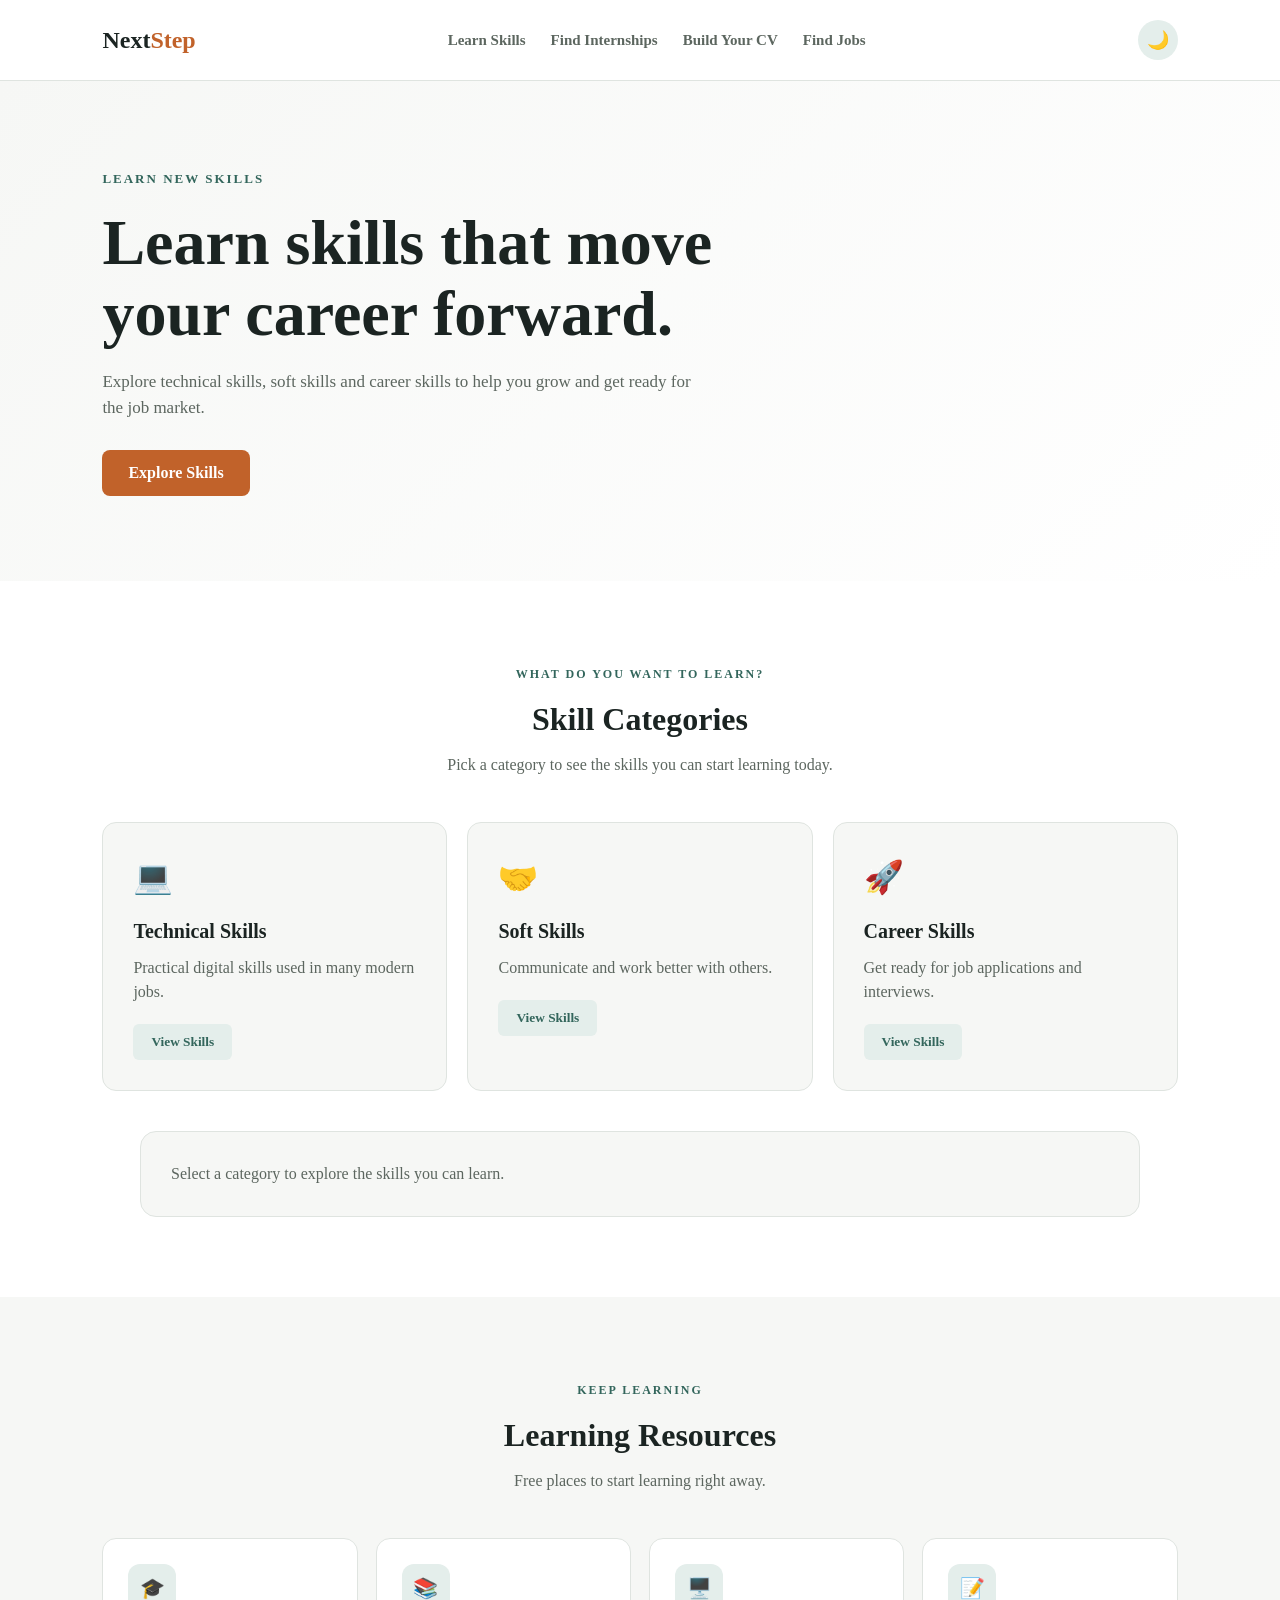
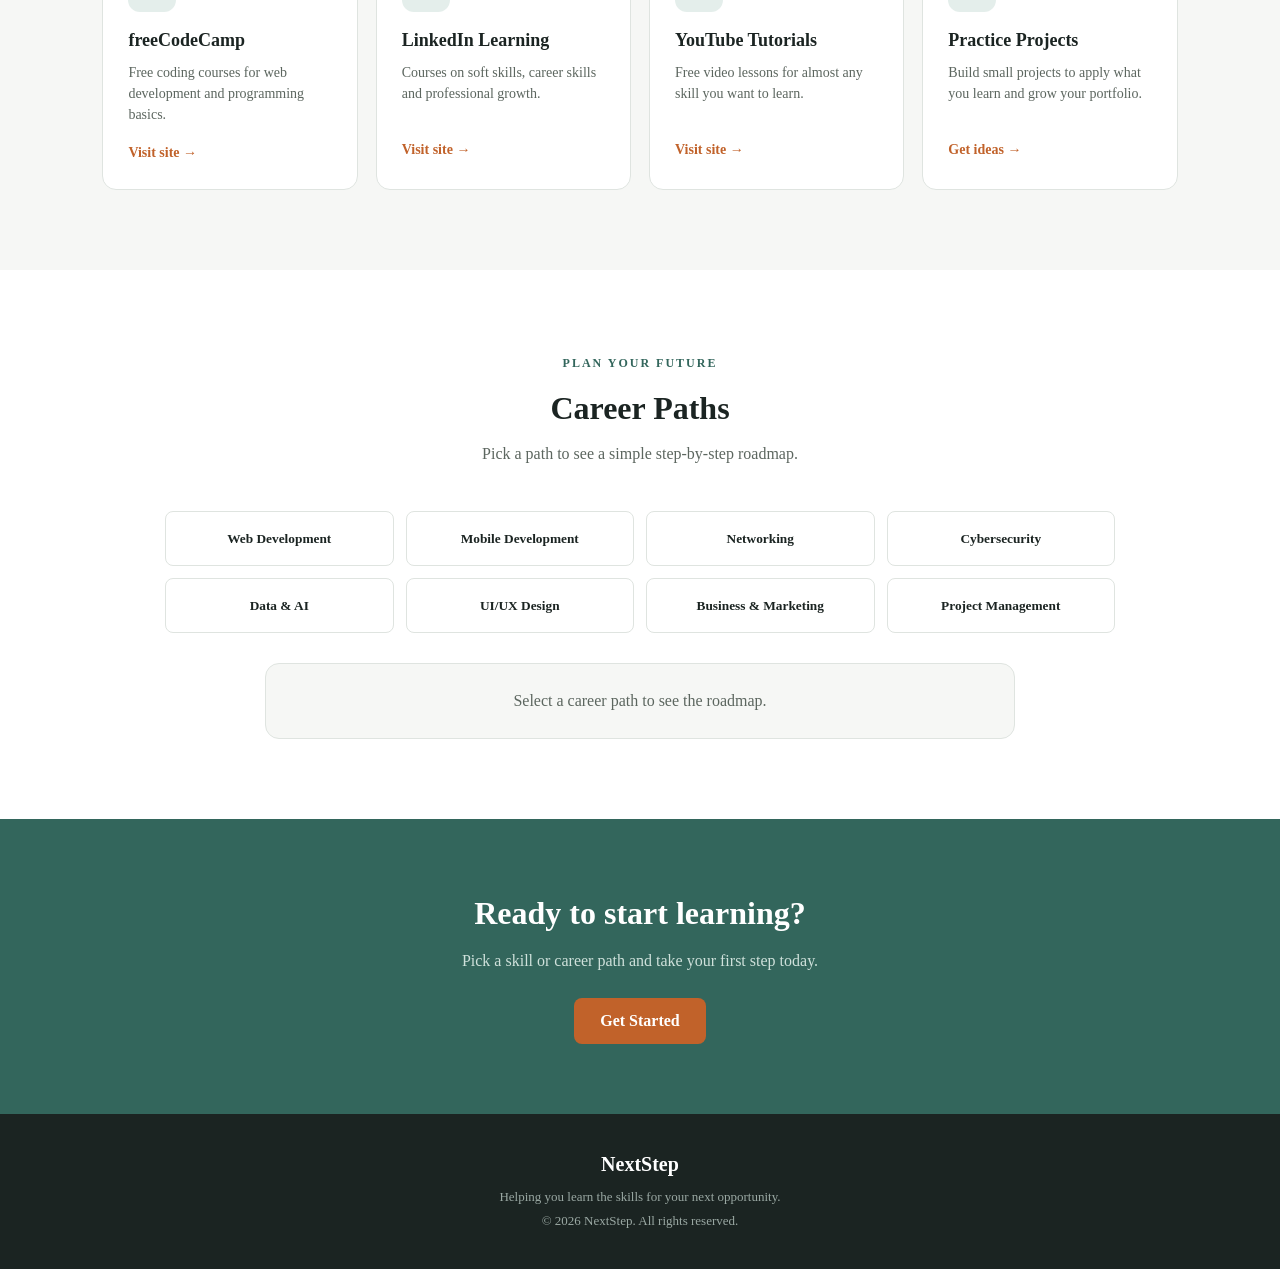
==== skills.html @ 2612a567 "1" ====
<!DOCTYPE html>
<html lang="en">
<head>
<meta charset="UTF-8">
<meta name="viewport" content="width=device-width, initial-scale=1.0, viewport-fit=cover">
<title>NextStep - Find Skills</title>

<style>
* { margin: 0; padding: 0; box-sizing: border-box; }
html { scroll-behavior: smooth; }

body {
  font-family: Georgia, serif;
  background: #f6f7f5;
  color: #1b2422;
  line-height: 1.5;
  transition: background-color .3s, color .3s;
}

a { text-decoration: none; color: inherit; }

button {
  border: none;
  cursor: pointer;
  font-family: inherit;
}


/* =========================
   HEADER
========================= */

header {
  width: 100%;
  padding: 20px 8%;
  display: flex;
  justify-content: space-between;
  align-items: center;
  background: #fff;
  border-bottom: 1px solid #dfe4e0;
  position: sticky;
  top: 0;
  z-index: 1000;
}

.logo {
  font-family: Georgia, serif;
  font-size: 24px;
  font-weight: bold;
}

.logo span {
  color: #c1622a;
}

nav {
  display: flex;
  gap: 25px;
}

nav a {
  color: #5c665f;
  font-size: 15px;
  font-weight: 600;
  transition: .3s;
}

nav a:hover {
  color: #1b2422;
}


/* DARK MODE BUTTON */

#darkModeBtn {
  margin-left: 20px;
  width: 40px;
  height: 40px;
  border-radius: 50%;
  background: #e4eeeb;
  color: #1b2422;
  font-size: 18px;
  transition: .3s;
}

#darkModeBtn:hover {
  transform: scale(1.08);
}


/* =========================
   HERO
========================= */

.hero {
  min-height: 500px;
  display: flex;
  align-items: center;
  padding: 80px 8%;
  background: linear-gradient(135deg, #f6f7f5, #ffffff);
}

.hero-content {
  max-width: 700px;
}

.hero-tag {
  display: inline-block;
  margin-bottom: 20px;
  font-size: 13px;
  font-weight: 700;
  letter-spacing: 2px;
  color: #33665c;
}

.hero h1 {
  font-family: "Fraunces", Georgia, serif;
  font-size: clamp(38px, 6vw, 64px);
  line-height: 1.1;
  margin-bottom: 20px;
  color: #1b2422;
}

.hero p {
  max-width: 600px;
  font-size: 17px;
  color: #5c665f;
  margin-bottom: 30px;
}

.hero button,
.cta button {
  padding: 14px 26px;
  border-radius: 8px;
  background: #c1622a;
  color: #fff;
  font-size: 16px;
  font-weight: 700;
  transition: .3s;
}

.hero button:hover,
.cta button:hover {
  background: #9e4e20;
  transform: translateY(-2px);
}


/* =========================
   SECTION TITLE
========================= */

.section-title {
  text-align: center;
  max-width: 680px;
  margin: 0 auto 45px;
}

.section-title span {
  font-size: 12px;
  font-weight: 800;
  letter-spacing: 2px;
  color: #33665c;
}

.section-title h2 {
  font-family: "Fraunces", Georgia, serif;
  font-size: 32px;
  margin: 10px 0;
  color: #1b2422;
}

.section-title p {
  color: #5c665f;
}


/* =========================
   CATEGORIES
========================= */

.categories {
  padding: 80px 8%;
  background: #fff;
}

.category-container {
  display: grid;
  grid-template-columns: repeat(3, 1fr);
  gap: 20px;
}

.category-card {
  padding: 30px;
  background: #f6f7f5;
  border: 1px solid #dfe4e0;
  border-radius: 14px;
  transition: .3s;
}

.category-card:hover {
  transform: translateY(-6px);
  border-color: #33665c;
}

.category-icon {
  font-size: 32px;
  margin-bottom: 15px;
}

.category-card h3 {
  font-family: "Fraunces", Georgia, serif;
  font-size: 20px;
  margin-bottom: 10px;
  color: #1b2422;
}

.category-card p {
  color: #5c665f;
  margin-bottom: 20px;
}

.category-btn {
  padding: 10px 18px;
  border-radius: 6px;
  background: #e4eeeb;
  color: #33665c;
  font-weight: 700;
}

.category-btn:hover,
.category-btn.active {
  background: #33665c;
  color: #fff;
}

#categoryResult {
  max-width: 1000px;
  margin: 40px auto 0;
  padding: 30px;
  background: #f6f7f5;
  border: 1px solid #dfe4e0;
  border-radius: 16px;
  color: #5c665f;
}

.category-result-header {
  text-align: center;
  margin-bottom: 25px;
}

.category-result-header span {
  font-size: 12px;
  font-weight: 800;
  letter-spacing: 2px;
  color: #33665c;
}

.category-result-header h3 {
  margin-top: 8px;
  font-family: "Fraunces", Georgia, serif;
  font-size: 26px;
  color: #1b2422;
}

.category-skills {
  display: grid;
  grid-template-columns: repeat(2, 1fr);
  gap: 14px;
}

.category-skill {
  display: flex;
  align-items: center;
  justify-content: space-between;
  gap: 15px;
  padding: 16px 18px;
  background: #fff;
  border: 1px solid #dfe4e0;
  border-radius: 10px;
}

.category-skill-info h4 {
  color: #1b2422;
  font-size: 16px;
  margin-bottom: 4px;
}

.category-skill-info p {
  color: #5c665f;
  font-size: 13px;
}

.category-learn-btn {
  flex-shrink: 0;
  padding: 8px 12px;
  border-radius: 7px;
  background: #c1622a;
  color: #fff;
  text-decoration: none;
  font-size: 12px;
  font-weight: 700;
}

.category-learn-btn:hover {
  background: #9e4e20;
}

.close-category {
  display: block;
  margin: 20px auto 0;
  padding: 9px 16px;
  border-radius: 7px;
  background: #e4eeeb;
  color: #33665c;
  font-size: 13px;
  font-weight: 700;
}


/* =========================
   RESOURCES
========================= */

.resources {
  padding: 80px 8%;
  background: #f6f7f5;
}

.resource-container {
  display: grid;
  grid-template-columns: repeat(4, 1fr);
  gap: 18px;
}

.resource-card {
  padding: 25px;
  background: #fff;
  border: 1px solid #dfe4e0;
  border-radius: 14px;
  transition: .3s;
}

.resource-card:hover {
  transform: translateY(-5px);
  border-color: #33665c;
}

.resource-icon {
  width: 48px;
  height: 48px;
  display: flex;
  align-items: center;
  justify-content: center;
  margin-bottom: 15px;
  border-radius: 12px;
  background: #e4eeeb;
  font-size: 20px;
}

.resource-card h3 {
  font-family: "Fraunces", Georgia, serif;
  font-size: 18px;
  margin-bottom: 8px;
  color: #1b2422;
}

.resource-card p {
  min-height: 60px;
  color: #5c665f;
  font-size: 14px;
  margin-bottom: 15px;
}

.resource-card a {
  text-decoration: none;
  color: #c1622a;
  font-size: 14px;
  font-weight: 700;
}

.resource-card a:hover {
  color: #9e4e20;
}


/* =========================
   CAREER PATH
========================= */

.career-path {
  padding: 80px 8%;
  background: #fff;
}

.path-container {
  max-width: 950px;
  margin: 0 auto;
  display: grid;
  grid-template-columns: repeat(4, 1fr);
  gap: 12px;
}

.path-btn {
  min-height: 55px;
  padding: 12px 14px;
  border: 1px solid #dfe4e0;
  border-radius: 8px;
  background: #fff;
  color: #1b2422;
  font-weight: 700;
}

.path-btn:hover,
.path-btn.active {
  background: #c1622a;
  color: #fff;
  border-color: #c1622a;
}

#pathResult {
  max-width: 750px;
  margin: 30px auto 0;
  padding: 25px;
  border-radius: 14px;
  background: #f6f7f5;
  border: 1px solid #dfe4e0;
  color: #5c665f;
  text-align: center;
}

.path-result-title {
  color: #1b2422;
  font-family: "Fraunces", Georgia, serif;
  font-size: 22px;
  margin-bottom: 8px;
}

.path-result-description {
  margin-bottom: 20px;
}

.roadmap {
  display: grid;
  gap: 10px;
}

.roadmap-step {
  display: flex;
  align-items: center;
  gap: 15px;
  padding: 12px 15px;
  background: #fff;
  border: 1px solid #dfe4e0;
  border-radius: 8px;
  text-align: left;
}

.step-number {
  width: 28px;
  height: 28px;
  flex-shrink: 0;
  display: flex;
  align-items: center;
  justify-content: center;
  border-radius: 50%;
  background: #e4eeeb;
  color: #33665c;
  font-size: 13px;
  font-weight: 800;
}


/* =========================
   CTA
========================= */

.cta {
  padding: 70px 8%;
  text-align: center;
  background: #33665c;
  color: #fff;
}

.cta h2 {
  font-family: "Fraunces", Georgia, serif;
  font-size: 32px;
  margin-bottom: 12px;
}

.cta p {
  color: #cfe1db;
  margin-bottom: 25px;
}


/* =========================
   FOOTER
========================= */

footer {
  padding: 35px 8%;
  text-align: center;
  background: #1b2422;
  color: #9aa8a3;
}

.footer-logo {
  color: #fff;
  font-size: 20px;
  font-weight: 800;
  margin-bottom: 8px;
}

footer p {
  margin: 4px 0;
  font-size: 13px;
}


/* =========================
   COMING SOON POPUP
========================= */

.coming-overlay-bg {
  position: fixed;
  inset: 0;
  background: rgba(27, 36, 34, .6);
  display: flex;
  align-items: center;
  justify-content: center;
  z-index: 2000;
}

.coming-box {
  background: #fff;
  padding: 28px;
  border-radius: 12px;
  text-align: center;
  max-width: 280px;
}

.coming-box h3 {
  color: #1b2422;
  margin-bottom: 8px;
  font-family: "Fraunces", Georgia, serif;
}

.coming-box p {
  color: #5c665f;
  margin-bottom: 18px;
}

.coming-box button {
  padding: 9px 18px;
  border-radius: 6px;
  background: #c1622a;
  color: #fff;
  font-weight: 700;
}

.coming-box button:hover {
  background: #9e4e20;
}


/* =========================
   DARK MODE
========================= */

body.dark-mode {
  background: #121212;
  color: #eeeeee;
}

body.dark-mode header {
  background: #1e1e1e;
  border-color: #333;
}

body.dark-mode nav a {
  color: #cccccc;
}

body.dark-mode nav a:hover {
  color: #ffffff;
}

body.dark-mode #darkModeBtn {
  background: #333;
  color: #ffffff;
}

body.dark-mode .hero {
  background: linear-gradient(135deg, #121212, #1e1e1e);
}

body.dark-mode .hero h1 {
  color: #ffffff;
}

body.dark-mode .hero p {
  color: #cccccc;
}

body.dark-mode .categories,
body.dark-mode .career-path {
  background: #1a1a1a;
}

body.dark-mode .section-title h2 {
  color: #ffffff;
}

body.dark-mode .section-title p {
  color: #cccccc;
}

body.dark-mode .category-card,
body.dark-mode .resource-card {
  background: #242424;
  border-color: #3a3a3a;
}

body.dark-mode .category-card h3,
body.dark-mode .resource-card h3 {
  color: #ffffff;
}

body.dark-mode .category-card p,
body.dark-mode .resource-card p {
  color: #cccccc;
}

body.dark-mode #categoryResult,
body.dark-mode #pathResult {
  background: #242424;
  border-color: #3a3a3a;
}

body.dark-mode .category-result-header h3,
body.dark-mode .path-result-title {
  color: #ffffff;
}

body.dark-mode .category-skill,
body.dark-mode .roadmap-step {
  background: #2d2d2d;
  border-color: #414141;
}

body.dark-mode .category-skill-info h4 {
  color: #ffffff;
}

body.dark-mode .category-skill-info p {
  color: #cccccc;
}

body.dark-mode .close-category {
  background: #333;
  color: #cfe1db;
}

body.dark-mode .resource-icon,
body.dark-mode .step-number {
  background: #333;
}

body.dark-mode .path-btn {
  background: #242424;
  color: #ffffff;
  border-color: #414141;
}

body.dark-mode .path-btn:hover,
body.dark-mode .path-btn.active {
  background: #c1622a;
  border-color: #c1622a;
}

body.dark-mode #pathResult {
  color: #cccccc;
}

body.dark-mode .coming-box {
  background: #242424;
}

body.dark-mode .coming-box h3 {
  color: #ffffff;
}

body.dark-mode .coming-box p {
  color: #cccccc;
}


/* =========================
   RESPONSIVE
========================= */

@media (max-width: 1000px) {
  .resource-container,
  .path-container {
    grid-template-columns: repeat(2, 1fr);
  }
}

@media (max-width: 900px) {
  .category-container {
    grid-template-columns: 1fr;
  }

  .category-skills {
    grid-template-columns: 1fr;
  }
}

@media (max-width: 600px) {
  header {
    flex-direction: column;
    gap: 15px;
  }

  nav {
    flex-wrap: wrap;
    justify-content: center;
  }

  #darkModeBtn {
    margin-left: 0;
  }

  .hero h1 {
    font-size: 38px;
  }

  .resource-container,
  .path-container {
    grid-template-columns: 1fr;
  }

  .category-skill {
    flex-direction: column;
    align-items: flex-start;
  }
}
</style>
</head>

<body>

<header>

  <a class="logo" href="index.html">
    Next<span>Step</span>
  </a>

  <nav>
    <a href="skills.html">Learn Skills</a>
    <a href="internships.html">Find Internships</a>
    <a href="cv.html">Build Your CV</a>
    <a href="jobs.html">Find Jobs</a>
  </nav>

  <!-- DARK MODE BUTTON -->
  <button id="darkModeBtn">🌙</button>

</header>


<section class="hero">

  <div class="hero-content">

    <span class="hero-tag">
      LEARN NEW SKILLS
    </span>

    <h1>
      Learn skills that move your career forward.
    </h1>

    <p>
      Explore technical skills, soft skills and career skills
      to help you grow and get ready for the job market.
    </p>

    <button id="exploreBtn">
      Explore Skills
    </button>

  </div>

</section>


<section class="categories">

  <div class="section-title">

    <span>WHAT DO YOU WANT TO LEARN?</span>

    <h2>Skill Categories</h2>

    <p>
      Pick a category to see the skills you can start learning today.
    </p>

  </div>


  <div class="category-container">

    <div class="category-card">

      <div class="category-icon">💻</div>

      <h3>Technical Skills</h3>

      <p>
        Practical digital skills used in many modern jobs.
      </p>

      <button class="category-btn" data-category="technical">
        View Skills
      </button>

    </div>


    <div class="category-card">

      <div class="category-icon">🤝</div>

      <h3>Soft Skills</h3>

      <p>
        Communicate and work better with others.
      </p>

      <button class="category-btn" data-category="soft">
        View Skills
      </button>

    </div>


    <div class="category-card">

      <div class="category-icon">🚀</div>

      <h3>Career Skills</h3>

      <p>
        Get ready for job applications and interviews.
      </p>

      <button class="category-btn" data-category="career">
        View Skills
      </button>

    </div>

  </div>


  <div id="categoryResult">

    <p>
      Select a category to explore the skills you can learn.
    </p>

  </div>

</section>


<section class="resources">

  <div class="section-title">

    <span>KEEP LEARNING</span>

    <h2>Learning Resources</h2>

    <p>
      Free places to start learning right away.
    </p>

  </div>


  <div class="resource-container">

    <div class="resource-card">

      <div class="resource-icon">🎓</div>

      <h3>freeCodeCamp</h3>

      <p>
        Free coding courses for web development and programming basics.
      </p>

      <a href="https://www.freecodecamp.org/"
         target="_blank"
         rel="noopener noreferrer">
        Visit site →
      </a>

    </div>


    <div class="resource-card">

      <div class="resource-icon">📚</div>

      <h3>LinkedIn Learning</h3>

      <p>
        Courses on soft skills, career skills and professional growth.
      </p>

      <a href="https://www.linkedin.com/learning/"
         target="_blank"
         rel="noopener noreferrer">
        Visit site →
      </a>

    </div>


    <div class="resource-card">

      <div class="resource-icon">🖥️</div>

      <h3>YouTube Tutorials</h3>

      <p>
        Free video lessons for almost any skill you want to learn.
      </p>

      <a href="https://www.youtube.com/"
         target="_blank"
         rel="noopener noreferrer">
        Visit site →
      </a>

    </div>


    <div class="resource-card">

      <div class="resource-icon">📝</div>

      <h3>Practice Projects</h3>

      <p>
        Build small projects to apply what you learn and grow your portfolio.
      </p>

      <a href="#" target="_blank" rel="noopener noreferrer">
        Get ideas →
      </a>

    </div>

  </div>

</section>


<section class="career-path">

  <div class="section-title">

    <span>PLAN YOUR FUTURE</span>

    <h2>Career Paths</h2>

    <p>
      Pick a path to see a simple step-by-step roadmap.
    </p>

  </div>


  <div class="path-container">

    <button class="path-btn" data-path="web">
      Web Development
    </button>

    <button class="path-btn" data-path="mobile">
      Mobile Development
    </button>

    <button class="path-btn" data-path="network">
      Networking
    </button>

    <button class="path-btn" data-path="cyber">
      Cybersecurity
    </button>

    <button class="path-btn" data-path="data">
      Data & AI
    </button>

    <button class="path-btn" data-path="uiux">
      UI/UX Design
    </button>

    <button class="path-btn" data-path="business">
      Business & Marketing
    </button>

    <button class="path-btn" data-path="project">
      Project Management
    </button>

  </div>


  <div id="pathResult">

    <p>
      Select a career path to see the roadmap.
    </p>

  </div>

</section>


<section class="cta">

  <h2>
    Ready to start learning?
  </h2>

  <p>
    Pick a skill or career path and take your first step today.
  </p>

  <button id="startBtn">
    Get Started
  </button>

</section>


<footer>

  <div class="footer-logo">
    NextStep
  </div>

  <p>
    Helping you learn the skills for your next opportunity.
  </p>

  <p>
    &copy; 2026 NextStep. All rights reserved.
  </p>

</footer>


<script>

// ===== DARK MODE =====

const darkModeBtn = document.getElementById("darkModeBtn");

darkModeBtn.addEventListener("click", function () {

  document.body.classList.toggle("dark-mode");

  if (document.body.classList.contains("dark-mode")) {

    darkModeBtn.textContent = "☀️";

  } else {

    darkModeBtn.textContent = "🌙";

  }

});


// ===== EXPLORE BUTTON =====

const exploreBtn = document.getElementById("exploreBtn");

if (exploreBtn) {

  exploreBtn.addEventListener("click", function () {

    document.querySelector(".categories")
      .scrollIntoView({ behavior: "smooth" });

  });

}


// ===== SKILL CATEGORY DATA =====

const categories = {

  technical: {

    label: "TECHNICAL SKILLS",

    title: "Technical Skills",

    description:
      "Build practical digital skills that are useful across many modern jobs.",

    skills: [

      {
        name: "HTML",
        description: "Learn the structure of modern websites.",
        link: "https://www.freecodecamp.org/learn/"
      },

      {
        name: "CSS",
        description:
          "Learn how to style websites and create responsive interfaces.",
        link: "https://www.freecodecamp.org/learn/"
      },

      {
        name: "JavaScript",
        description:
          "Learn programming and create interactive websites.",
        link:
          "https://www.freecodecamp.org/learn/javascript-algorithms-and-data-structures-v8/"
      },

      {
        name: "Git & GitHub",
        description:
          "Learn version control and manage your projects.",
        link:
          "https://www.freecodecamp.org/news/git-and-github-for-beginners/"
      },

      {
        name: "Python",
        description:
          "Learn a popular programming language used in many fields.",
        link:
          "https://www.freecodecamp.org/learn/python-v9/"
      },

      {
        name: "SQL",
        description:
          "Learn how to work with databases and data.",
        link:
          "https://www.freecodecamp.org/learn/relational-database/"
      }

    ]

  },


  soft: {

    label: "SOFT SKILLS",

    title: "Soft Skills",

    description:
      "Develop the workplace skills that help you communicate and work effectively with others.",

    skills: [

      {
        name: "Communication",
        description:
          "Learn how to communicate clearly and confidently.",
        link:
          "https://www.linkedin.com/learning/"
      },

      {
        name: "Teamwork",
        description:
          "Learn how to collaborate effectively with a team.",
        link:
          "https://www.linkedin.com/learning/"
      },

      {
        name: "Leadership",
        description:
          "Develop practical leadership and decision-making skills.",
        link:
          "https://www.linkedin.com/learning/"
      },

      {
        name: "Time Management",
        description:
          "Learn how to prioritize tasks and manage your time.",
        link:
          "https://www.linkedin.com/learning/"
      },

      {
        name: "Problem Solving",
        description:
          "Develop critical thinking and practical problem-solving skills.",
        link:
          "https://www.linkedin.com/learning/"
      },

      {
        name: "Presentation Skills",
        description:
          "Learn how to present ideas clearly and confidently.",
        link:
          "https://www.linkedin.com/learning/"
      }

    ]

  },


  career: {

    label: "CAREER SKILLS",

    title: "Career Skills",

    description:
      "Prepare yourself for job applications, interviews and your first professional experience.",

    skills: [

      {
        name: "CV / Resume Writing",
        description:
          "Learn how to create a clear and professional resume.",
        link:
          "https://www.linkedin.com/learning/"
      },

      {
        name: "Interview Skills",
        description:
          "Prepare for interviews and communicate your experience effectively.",
        link:
          "https://www.linkedin.com/learning/"
      },

      {
        name: "LinkedIn",
        description:
          "Build a professional online presence.",
        link:
          "https://www.linkedin.com/learning/"
      },

      {
        name: "Job Search",
        description:
          "Learn practical strategies for finding job opportunities.",
        link:
          "https://www.linkedin.com/learning/"
      },

      {
        name: "Workplace Communication",
        description:
          "Improve your professional communication in the workplace.",
        link:
          "https://www.linkedin.com/learning/"
      },

      {
        name: "Professional Networking",
        description:
          "Learn how to build useful professional connections.",
        link:
          "https://www.linkedin.com/learning/"
      }

    ]

  }

};


// ===== CATEGORY BUTTONS =====

const categoryButtons =
  document.querySelectorAll(".category-btn");

const categoryResult =
  document.getElementById("categoryResult");


categoryButtons.forEach(function (button) {

  button.addEventListener("click", function () {

    const categoryName = button.dataset.category;

    const category = categories[categoryName];

    if (!category) return;


    categoryButtons.forEach(function (btn) {

      btn.classList.remove("active");

    });

    button.classList.add("active");


    let skillsHTML = "";


    category.skills.forEach(function (skill) {

      skillsHTML += `

        <div class="category-skill">

          <div class="category-skill-info">

            <h4>${skill.name}</h4>

            <p>${skill.description}</p>

          </div>

          <a
            href="${skill.link}"
            target="_blank"
            rel="noopener noreferrer"
            class="category-learn-btn">

            Start Learning →

          </a>

        </div>

      `;

    });


    categoryResult.innerHTML = `

      <div class="category-result-header">

        <span>${category.label}</span>

        <h3>${category.title}</h3>

        <p>${category.description}</p>

      </div>

      <div class="category-skills">
        ${skillsHTML}
      </div>

      <button
        class="close-category"
        id="closeCategory">

        Close

      </button>

    `;


    categoryResult.scrollIntoView({
      behavior: "smooth",
      block: "center"
    });


    document
      .getElementById("closeCategory")
      .addEventListener("click", function () {

        categoryResult.innerHTML =
          "<p>Select a category to explore the skills you can learn.</p>";

        categoryButtons.forEach(function (btn) {

          btn.classList.remove("active");

        });

      });

  });

});


// ===== CAREER PATH DATA =====

const careerPaths = {

  web: {
    title: "Web Development",
    description:
      "Learn how to build modern websites and web applications.",
    steps: [
      "HTML & Web Structure",
      "CSS & Responsive Design",
      "JavaScript",
      "Git & GitHub",
      "Projects & Portfolio"
    ]
  },

  mobile: {
    title: "Mobile Development",
    description:
      "Learn how to create applications for mobile devices.",
    steps: [
      "Programming Fundamentals",
      "Mobile UI Basics",
      "Flutter or React Native",
      "APIs & Data",
      "Build Mobile Projects"
    ]
  },

  network: {
    title: "Networking",
    description:
      "Build the foundation needed to work with computer networks.",
    steps: [
      "Networking Fundamentals",
      "OSI & TCP/IP",
      "IP Addressing & Subnetting",
      "Switching & VLANs",
      "Routing & Network Security"
    ]
  },

  cyber: {
    title: "Cybersecurity",
    description:
      "Learn the fundamentals of protecting systems, networks and data.",
    steps: [
      "Networking Fundamentals",
      "Linux Basics",
      "Security Fundamentals",
      "Threats & Vulnerabilities",
      "Security Tools & Practice"
    ]
  },

  data: {
    title: "Data & AI",
    description:
      "Learn how to work with data and explore modern AI technologies.",
    steps: [
      "Python Fundamentals",
      "Statistics Basics",
      "Data Analysis",
      "Machine Learning Fundamentals",
      "AI Projects"
    ]
  },

  uiux: {
    title: "UI/UX Design",
    description:
      "Learn how to design useful, accessible and user-friendly digital products.",
    steps: [
      "Design Fundamentals",
      "User Research",
      "Wireframes",
      "UI Design",
      "Prototypes & Portfolio"
    ]
  },

  business: {
    title: "Business & Marketing",
    description:
      "Build skills for business, marketing and customer-focused roles.",
    steps: [
      "Business Fundamentals",
      "Marketing Basics",
      "Customer Understanding",
      "Digital Marketing",
      "Business Projects"
    ]
  },

  project: {
    title: "Project Management",
    description:
      "Learn how to organize projects, teams, tasks and deadlines.",
    steps: [
      "Project Fundamentals",
      "Planning & Scheduling",
      "Team Management",
      "Risk Management",
      "Project Delivery"
    ]
  }

};


// ===== CAREER PATH BUTTONS =====

const pathButtons =
  document.querySelectorAll(".path-btn");

const pathResult =
  document.getElementById("pathResult");


pathButtons.forEach(function (button) {

  button.addEventListener("click", function () {

    const pathName = button.dataset.path;

    const path = careerPaths[pathName];

    if (!path) return;


    pathButtons.forEach(function (btn) {

      btn.classList.remove("active");

    });

    button.classList.add("active");


    let roadmapHTML = "";


    path.steps.forEach(function (step, index) {

      roadmapHTML += `

        <div class="roadmap-step">

          <span class="step-number">
            ${index + 1}
          </span>

          <span>
            ${step}
          </span>

        </div>

      `;

    });


    pathResult.innerHTML = `

      <h3 class="path-result-title">
        ${path.title}
      </h3>

      <p class="path-result-description">
        ${path.description}
      </p>

      <div class="roadmap">
        ${roadmapHTML}
      </div>

    `;


    pathResult.scrollIntoView({
      behavior: "smooth",
      block: "center"
    });

  });

});


// ===== START LEARNING BUTTON =====

const startBtn =
  document.getElementById("startBtn");

if (startBtn) {

  startBtn.addEventListener("click", function () {

    document.querySelector(".categories")
      .scrollIntoView({ behavior: "smooth" });

  });

}


// ===== NAVIGATION LINKS =====

const navLinks =
  document.querySelectorAll("nav a");


navLinks.forEach(function (link) {

  link.addEventListener("click", function (event) {

    const text =
      link.textContent.trim();


    if (text === "Home") {

      event.preventDefault();

      window.scrollTo({
        top: 0,
        behavior: "smooth"
      });

      return;

    }


    if (text === "Learn Skills") {

      event.preventDefault();

      document.querySelector(".categories")
        .scrollIntoView({ behavior: "smooth" });

      return;

    }


    if (link.getAttribute("href") === "#") {

      event.preventDefault();

      showComingSoon(text);

    }

  });

});


// ===== COMING SOON POPUP =====

function showComingSoon(pageName) {

  const existing =
    document.querySelector(".coming-overlay");

  if (existing) existing.remove();


  const overlay =
    document.createElement("div");

  overlay.className =
    "coming-overlay";


  overlay.innerHTML = `

    <div class="coming-overlay-bg">

      <div class="coming-box">

        <h3>${pageName}</h3>

        <p>
          This section is coming soon.
        </p>

        <button id="closeComing">
          Close
        </button>

      </div>

    </div>

  `;


  document.body.appendChild(overlay);


  document
    .getElementById("closeComing")
    .addEventListener("click", function () {

      overlay.remove();

    });

}

</script>

</body>
</html>
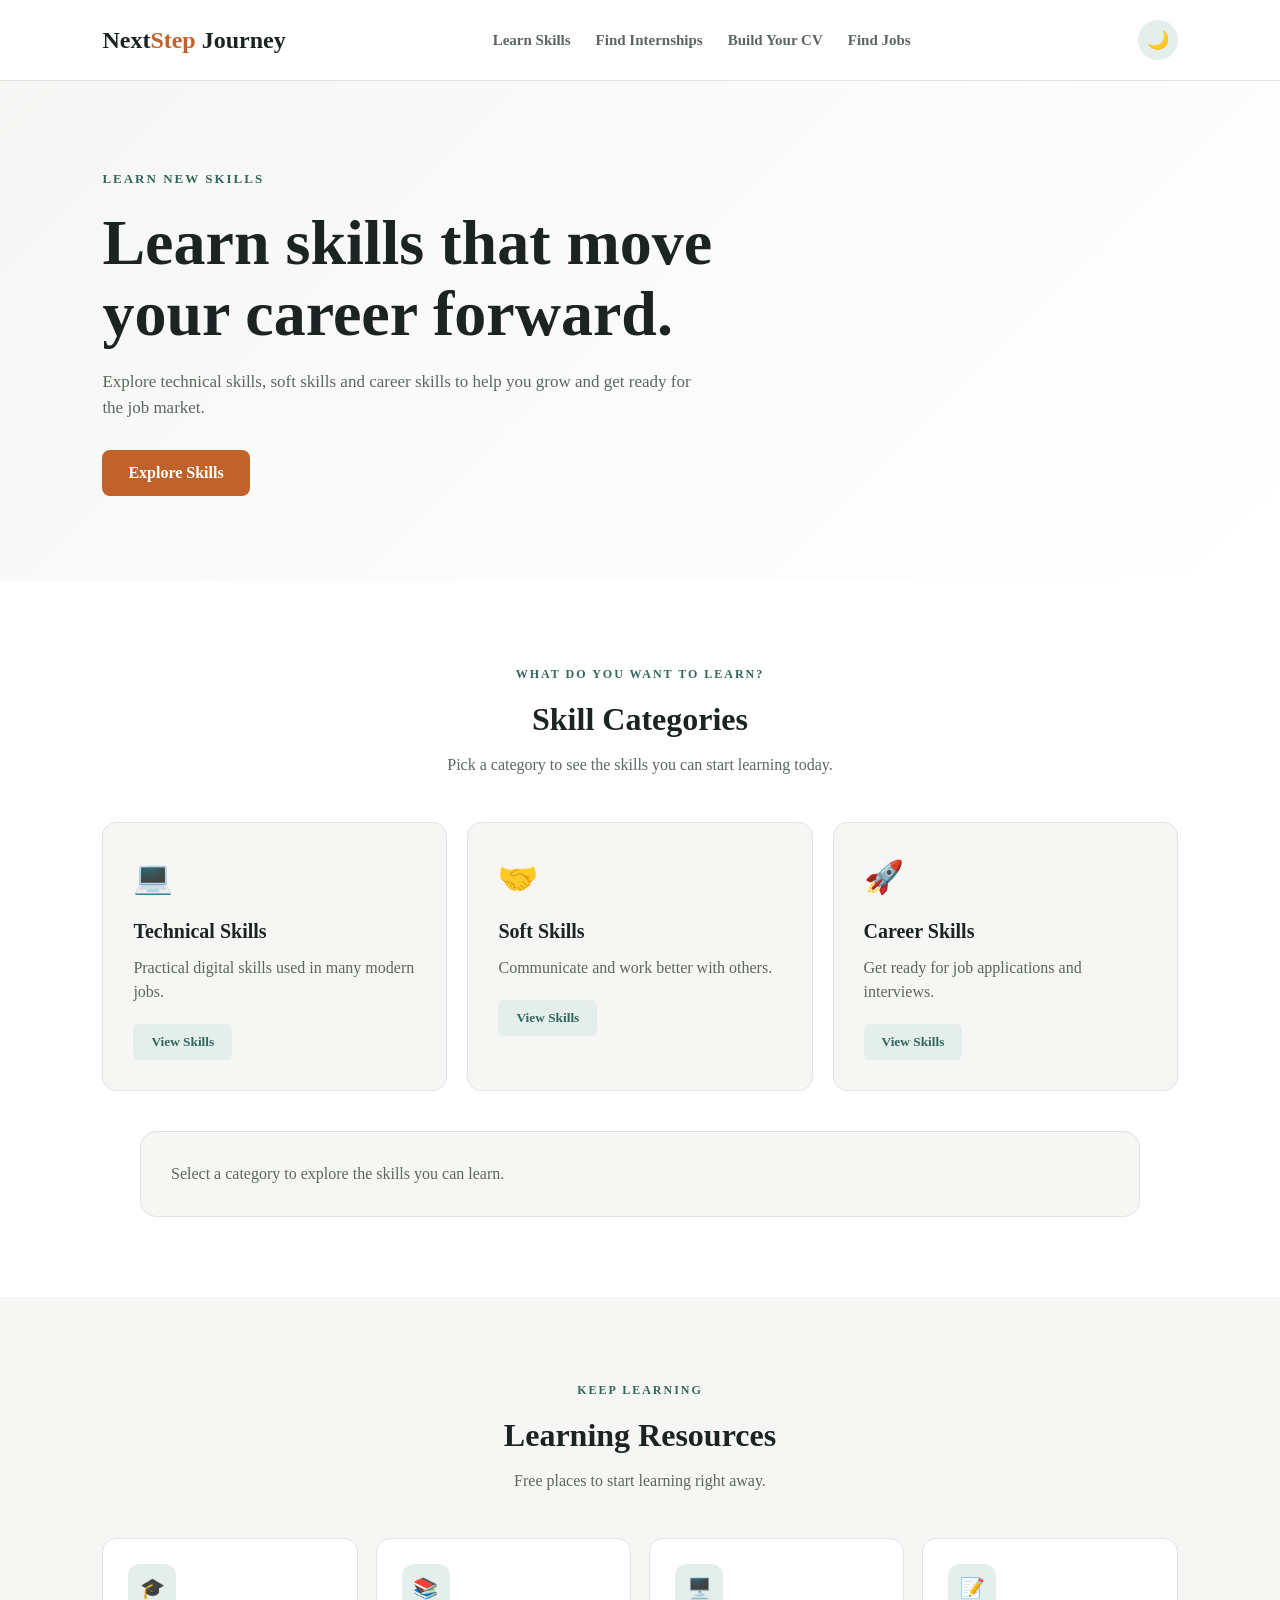
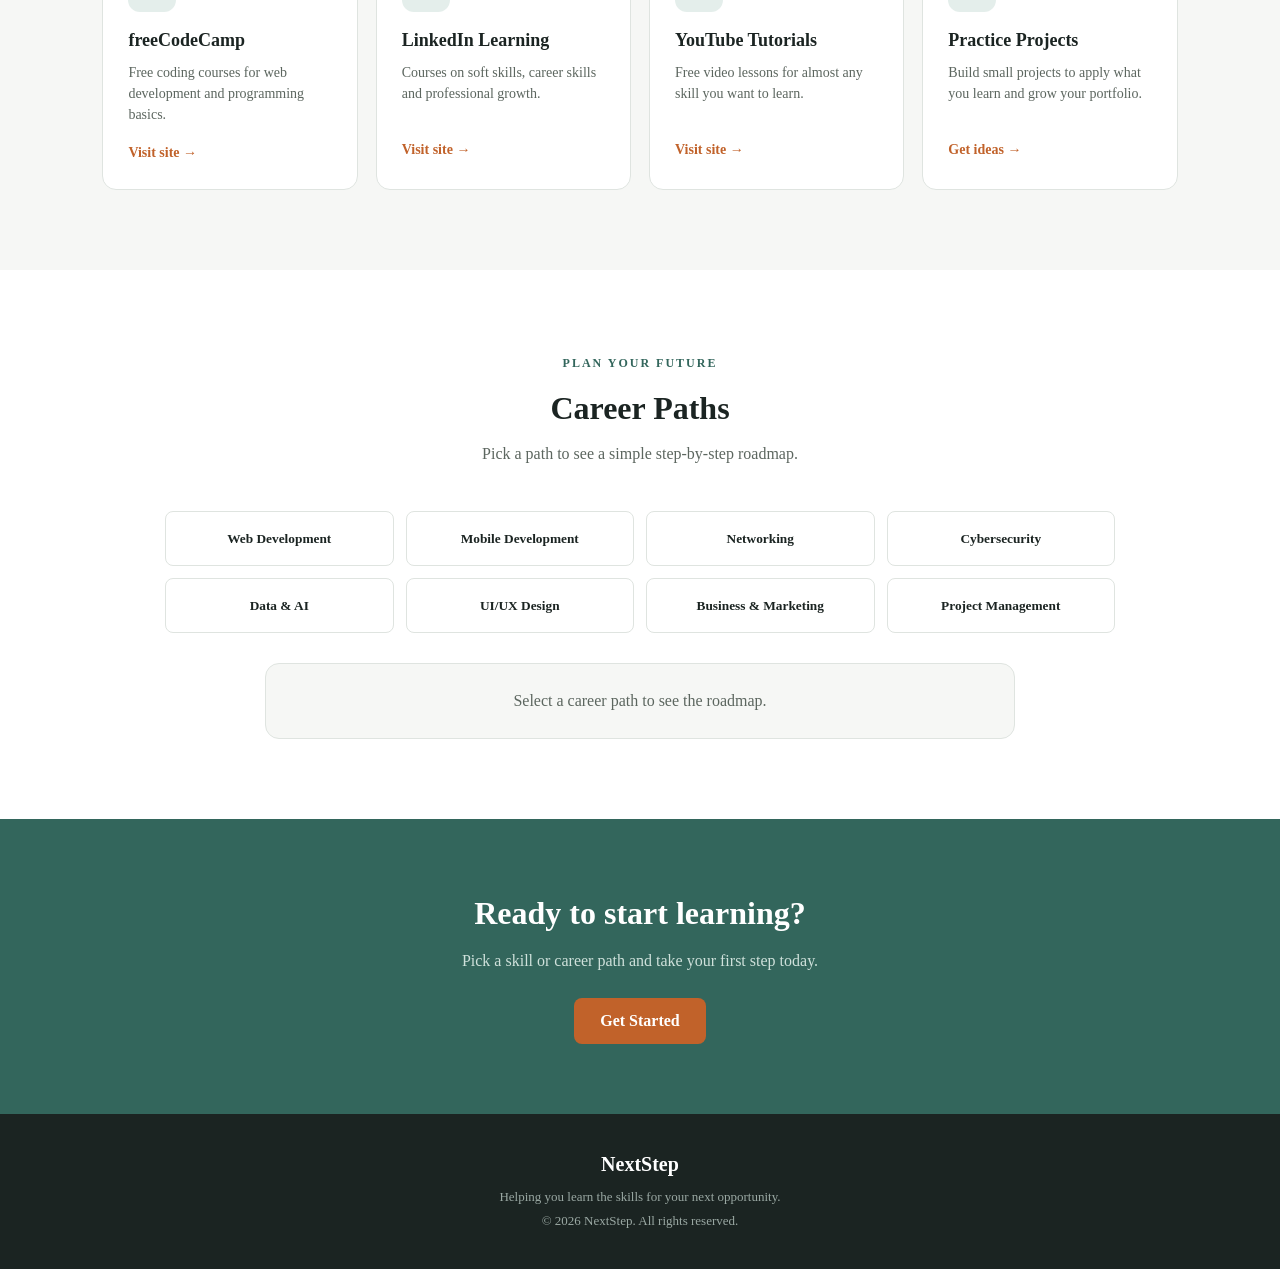
==== commit 92001c19: "updated" ====
--- a/skills.html
+++ b/skills.html
@@ -755,7 +755,7 @@
 <header>
 
   <a class="logo" href="index.html">
-    Next<span>Step</span>
+    Next<span>Step</span> Journey
   </a>
 
   <nav>
